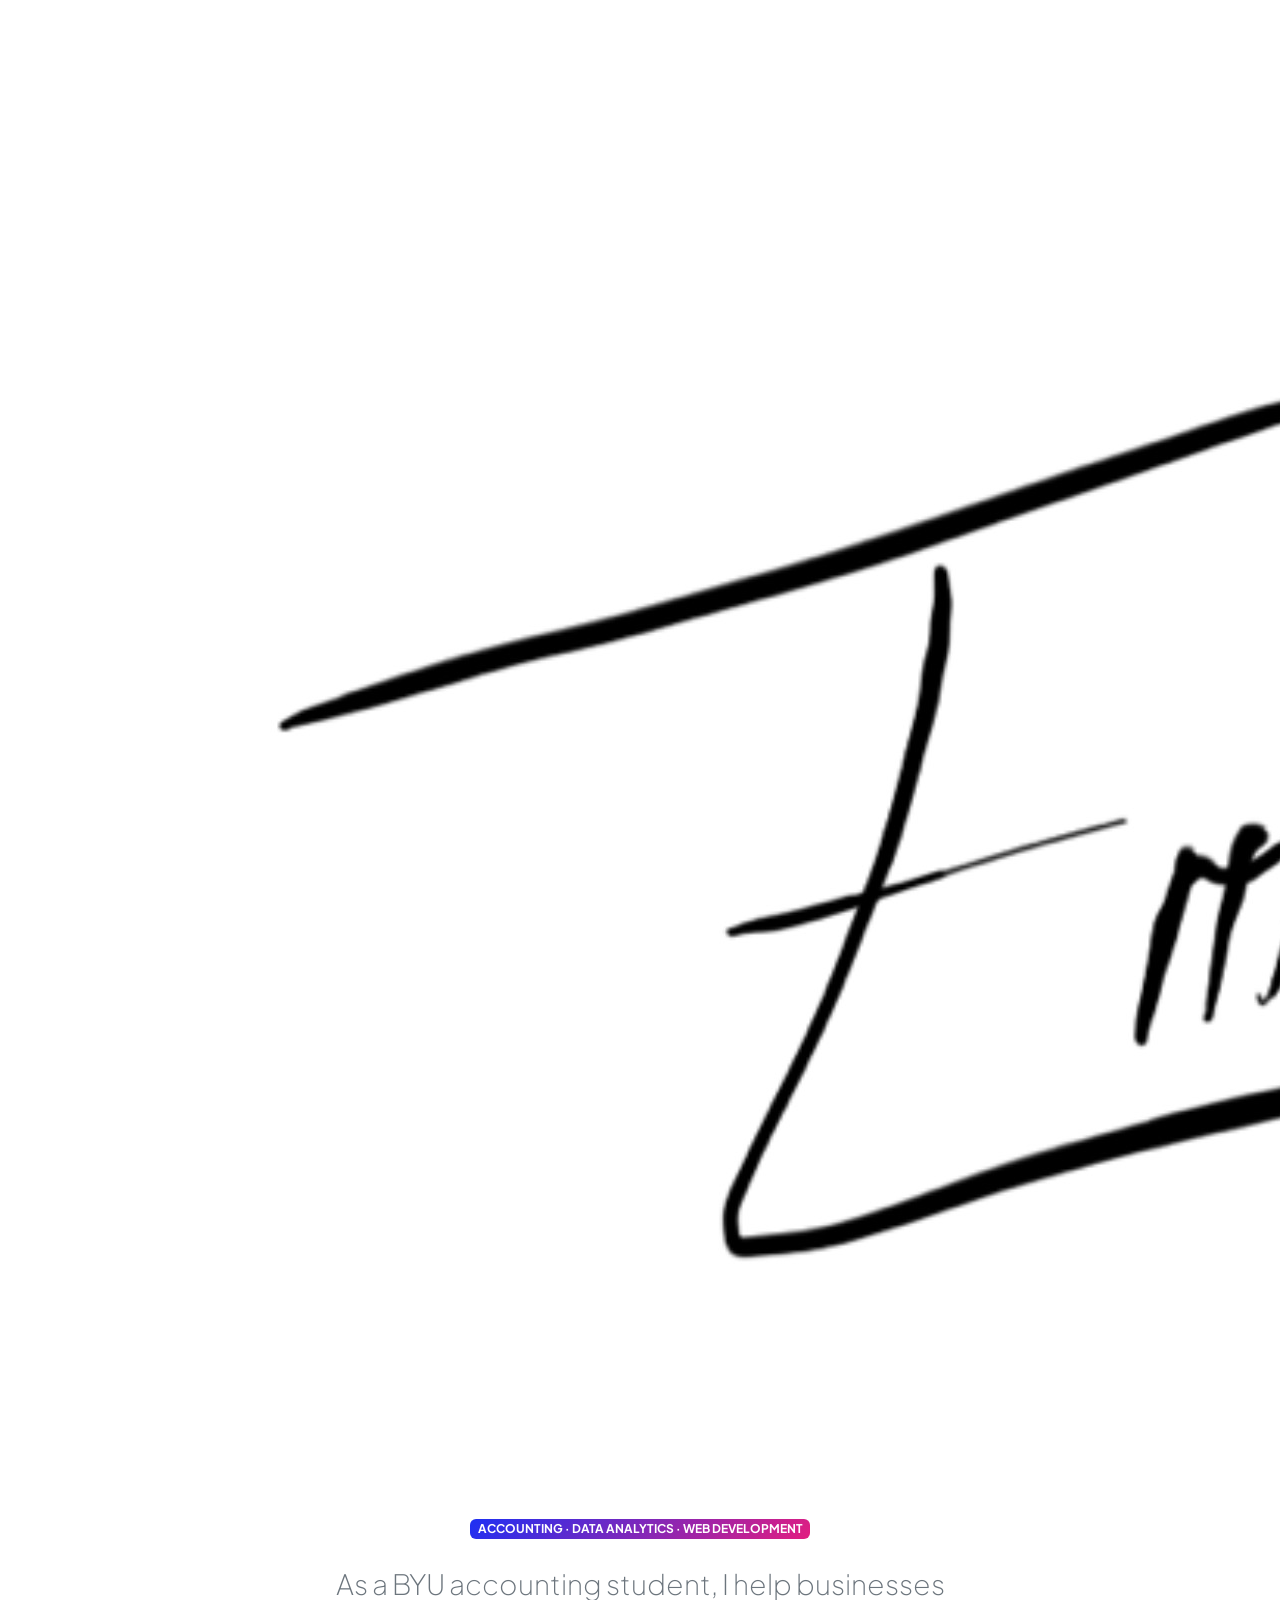
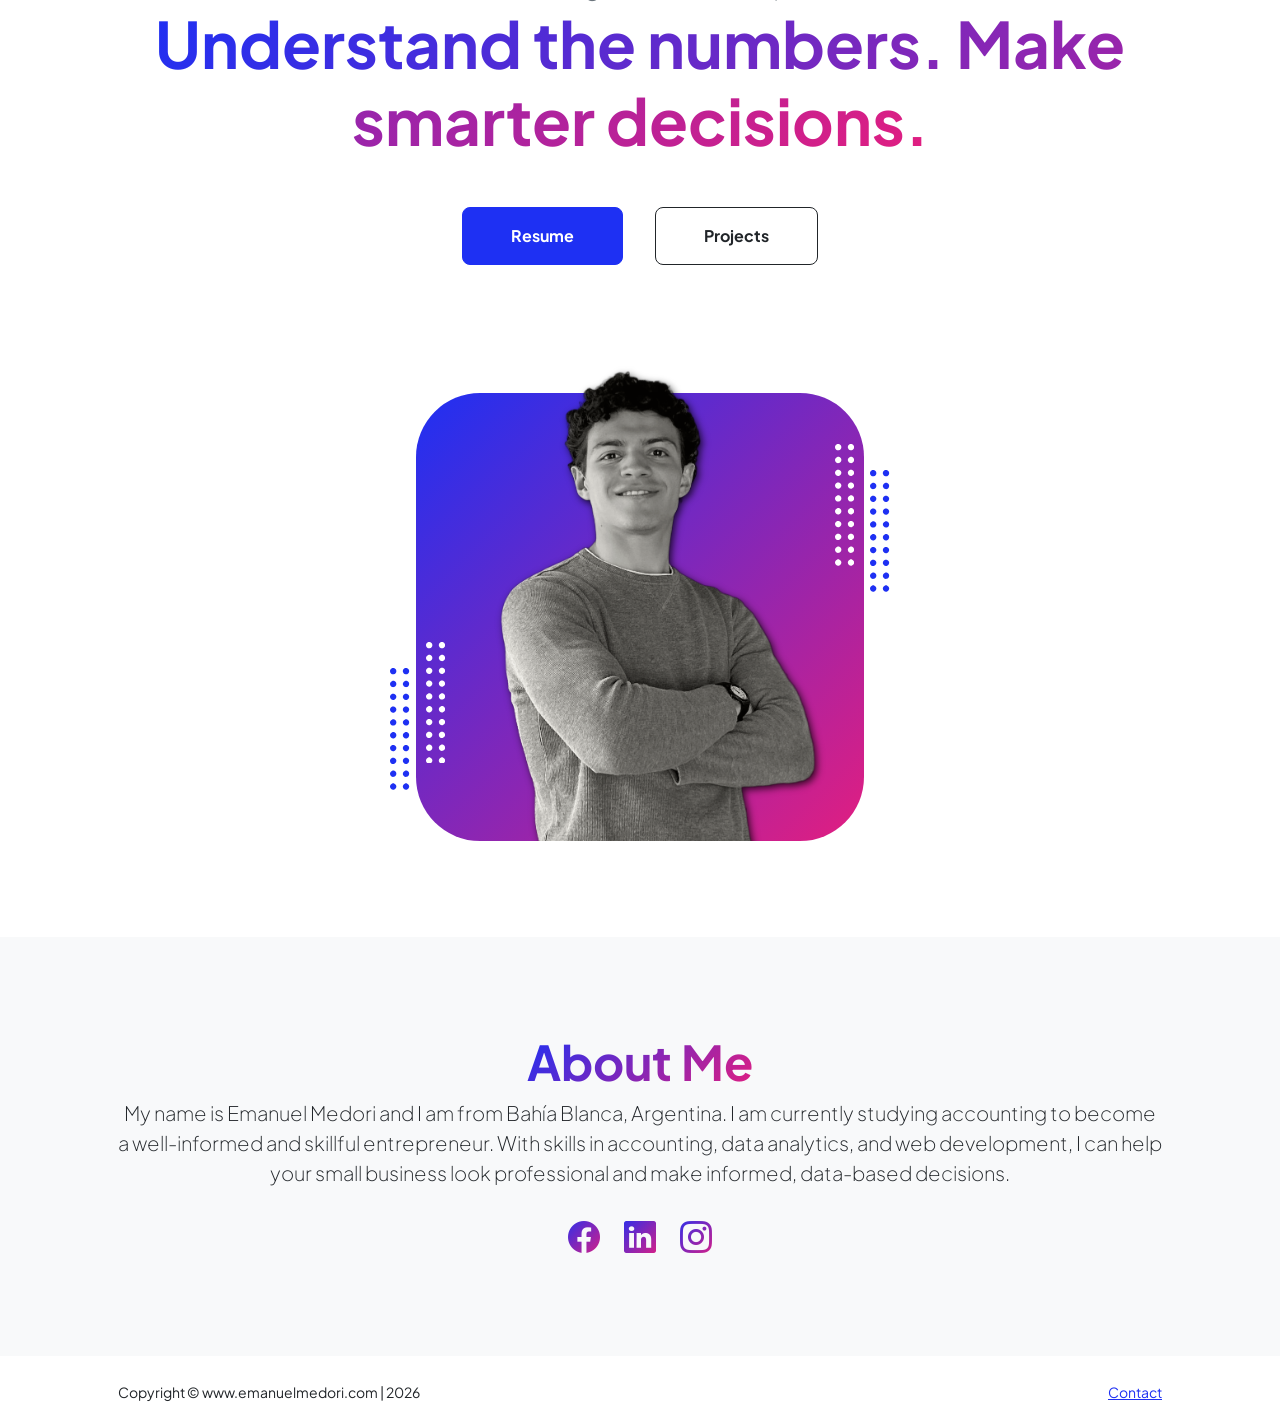
==== index.html @ 69baf2a0 "Update index.html Changed the logo by my signature." ====
<!DOCTYPE html>
<html lang="en">
    <head>
        <meta charset="utf-8" />
        <meta name="viewport" content="width=device-width, initial-scale=1, shrink-to-fit=no" />
        <meta name="description" content="Emanuel Medori's professional resume website. This is a demonstration 
        of web development skills such as writing HTML and CSS codes as well as overwriting Bootstrap templates." />
        <meta name="author" content="" />
        <title>Emanuel Medori – Resume Website</title>
        <!-- Favicon-->
        <link rel="icon" type="image/x-icon" href="assets/favicon.ico" />
        <!-- Custom Google font-->
        <link rel="preconnect" href="https://fonts.googleapis.com" />
        <link rel="preconnect" href="https://fonts.gstatic.com" crossorigin />
        <link href="https://fonts.googleapis.com/css2?family=Plus+Jakarta+Sans:wght@100;200;300;400;500;600;700;800;900&amp;display=swap" rel="stylesheet" />
        <!-- Bootstrap icons-->
        <link href="https://cdn.jsdelivr.net/npm/bootstrap-icons@1.8.1/font/bootstrap-icons.css" rel="stylesheet" />
        <!-- Core theme CSS (includes Bootstrap)-->
        <link href="css/styles.css" rel="stylesheet" />
    </head>
    <body class="d-flex flex-column h-100">
        <main class="flex-shrink-0">
            <!-- Navigation-->
            <nav class="navbar navbar-expand-lg navbar-light bg-white py-3">
                <div class="container px-5">
                    <!--<a class="navbar-brand" href="index.html"><span class="fw-bolder text-primary">Emanuel Medori</span></a>-->
                    <img src="assets/signature.png" alt="signature"/> <!-- Let's try! -->
                    <button class="navbar-toggler" type="button" data-bs-toggle="collapse" data-bs-target="#navbarSupportedContent" aria-controls="navbarSupportedContent" aria-expanded="false" aria-label="Toggle navigation"><span class="navbar-toggler-icon"></span></button>
                    <div class="collapse navbar-collapse" id="navbarSupportedContent">
                        <ul class="navbar-nav ms-auto mb-2 mb-lg-0 small fw-bolder">
                            <li class="nav-item"><a class="nav-link" href="index.html">Home</a></li>
                            <li class="nav-item"><a class="nav-link" href="resume.html">Resume</a></li>
                            <li class="nav-item"><a class="nav-link" href="projects.html">Portfolio</a></li>
                            <li class="nav-item"><a class="nav-link" href="contact.html">Contact</a></li>
                        </ul>
                    </div>
                </div>
            </nav>
            <!-- Header-->
            <header class="py-5">
                <div class="container px-5 pb-5">
                    <div class="row gx-5 align-items-center">
                        <div class="col-xxl-5">
                            <!-- Header text content-->
                            <div class="text-center text-xxl-start">
                                <div class="badge bg-gradient-primary-to-secondary text-white mb-4"><div class="text-uppercase">Accounting &middot; Data Analytics &middot; Web Development</div></div>
                                <div class="fs-3 fw-light text-muted">As a BYU accounting student, I help businesses</div>
                                <h1 class="display-3 fw-bolder mb-5"><span class="text-gradient d-inline">Understand the numbers. Make smarter decisions.</span></h1>
                                <div class="d-grid gap-3 d-sm-flex justify-content-sm-center justify-content-xxl-start mb-3">
                                    <a class="btn btn-primary btn-lg px-5 py-3 me-sm-3 fs-6 fw-bolder" href="resume.html">Resume</a>
                                    <a class="btn btn-outline-dark btn-lg px-5 py-3 fs-6 fw-bolder" href="projects.html">Projects</a>
                                </div>
                            </div>
                        </div>
                        <div class="col-xxl-7">
                            <!-- Header profile picture-->
                            <div class="d-flex justify-content-center mt-5 mt-xxl-0">
                                <div class="profile bg-gradient-primary-to-secondary">
                                    <!-- TIP: For best results, use a photo with a transparent background like the demo example below-->
                                    <!-- Watch a tutorial on how to do this on YouTube (link)-->
                                    <img class="profile-img" src="assets/emanuelmedoriprofile.png" alt="..." />
                                    <div class="dots-1">
                                        <!-- SVG Dots-->
                                        <svg version="1.1" xmlns="http://www.w3.org/2000/svg" xmlns:xlink="http://www.w3.org/1999/xlink" x="0px" y="0px" viewBox="0 0 191.6 1215.4" style="enable-background: new 0 0 191.6 1215.4" xml:space="preserve">
                                            <g transform="translate(0.000000,1280.000000) scale(0.100000,-0.100000)">
                                                <path d="M227.7,12788.6c-105-35-200-141-222-248c-43-206,163-412,369-369c155,32,275,190,260,339c-11,105-90,213-190,262        C383.7,12801.6,289.7,12808.6,227.7,12788.6z"></path>
                                                <path d="M1507.7,12788.6c-151-50-253-216-222-362c25-119,136-230,254-255c194-41,395,142,375,339c-11,105-90,213-190,262        C1663.7,12801.6,1569.7,12808.6,1507.7,12788.6z"></path>
                                                <path d="M227.7,11508.6c-105-35-200-141-222-248c-43-206,163-412,369-369c155,32,275,190,260,339c-11,105-90,213-190,262        C383.7,11521.6,289.7,11528.6,227.7,11508.6z"></path>
                                                <path d="M1507.7,11508.6c-151-50-253-216-222-362c25-119,136-230,254-255c194-41,395,142,375,339c-11,105-90,213-190,262        C1663.7,11521.6,1569.7,11528.6,1507.7,11508.6z"></path>
                                                <path d="M227.7,10228.6c-105-35-200-141-222-248c-43-206,163-412,369-369c155,32,275,190,260,339c-11,105-90,213-190,262        C383.7,10241.6,289.7,10248.6,227.7,10228.6z"></path>
                                                <path d="M1507.7,10228.6c-105-35-200-141-222-248c-43-206,163-412,369-369c155,32,275,190,260,339c-11,105-90,213-190,262        C1663.7,10241.6,1569.7,10248.6,1507.7,10228.6z"></path>
                                                <path d="M227.7,8948.6c-105-35-200-141-222-248c-43-206,163-412,369-369c155,32,275,190,260,339c-11,105-90,213-190,262        C383.7,8961.6,289.7,8968.6,227.7,8948.6z"></path>
                                                <path d="M1507.7,8948.6c-105-35-200-141-222-248c-43-206,163-412,369-369c155,32,275,190,260,339c-11,105-90,213-190,262        C1663.7,8961.6,1569.7,8968.6,1507.7,8948.6z"></path>
                                                <path d="M227.7,7668.6c-105-35-200-141-222-248c-43-206,163-412,369-369c155,32,275,190,260,339c-11,105-90,213-190,262        C383.7,7681.6,289.7,7688.6,227.7,7668.6z"></path>
                                                <path d="M1507.7,7668.6c-105-35-200-141-222-248c-43-206,163-412,369-369c155,32,275,190,260,339c-11,105-90,213-190,262        C1663.7,7681.6,1569.7,7688.6,1507.7,7668.6z"></path>
                                                <path d="M227.7,6388.6c-105-35-200-141-222-248c-43-206,163-412,369-369c155,32,275,190,260,339c-11,105-90,213-190,262        C383.7,6401.6,289.7,6408.6,227.7,6388.6z"></path>
                                                <path d="M1507.7,6388.6c-105-35-200-141-222-248c-43-206,163-412,369-369c155,32,275,190,260,339c-11,105-90,213-190,262        C1663.7,6401.6,1569.7,6408.6,1507.7,6388.6z"></path>
                                                <path d="M227.7,5108.6c-105-35-200-141-222-248c-43-206,163-412,369-369c155,32,275,190,260,339c-11,105-90,213-190,262        C383.7,5121.6,289.7,5128.6,227.7,5108.6z"></path>
                                                <path d="M1507.7,5108.6c-105-35-200-141-222-248c-43-206,163-412,369-369c155,32,275,190,260,339c-11,105-90,213-190,262        C1663.7,5121.6,1569.7,5128.6,1507.7,5108.6z"></path>
                                                <path d="M227.7,3828.6c-105-35-200-141-222-248c-43-206,163-412,369-369c155,32,275,190,260,339c-11,105-90,213-190,262        C383.7,3841.6,289.7,3848.6,227.7,3828.6z"></path>
                                                <path d="M1507.7,3828.6c-105-35-200-141-222-248c-43-206,163-412,369-369c155,32,275,190,260,339c-11,105-90,213-190,262        C1663.7,3841.6,1569.7,3848.6,1507.7,3828.6z"></path>
                                                <path d="M227.7,2548.6c-105-35-200-141-222-248c-43-206,163-412,369-369c155,32,275,190,260,339c-11,105-90,213-190,262        C383.7,2561.6,289.7,2568.6,227.7,2548.6z"></path>
                                                <path d="M1507.7,2548.6c-105-35-200-141-222-248c-43-206,163-412,369-369c155,32,275,190,260,339c-11,105-90,213-190,262        C1663.7,2561.6,1569.7,2568.6,1507.7,2548.6z"></path>
                                                <path d="M227.7,1268.6c-105-35-200-141-222-248c-43-206,163-412,369-369c155,32,275,190,260,339c-11,105-90,213-190,262        C383.7,1281.6,289.7,1288.6,227.7,1268.6z"></path>
                                                <path d="M1507.7,1268.6c-105-35-200-141-222-248c-43-206,163-412,369-369c155,32,275,190,260,339c-11,105-90,213-190,262        C1663.7,1281.6,1569.7,1288.6,1507.7,1268.6z"></path>
                                            </g>
                                        </svg>
                                        <!-- END of SVG dots-->
                                    </div>
                                    <div class="dots-2">
                                        <!-- SVG Dots-->
                                        <svg version="1.1" xmlns="http://www.w3.org/2000/svg" xmlns:xlink="http://www.w3.org/1999/xlink" x="0px" y="0px" viewBox="0 0 191.6 1215.4" style="enable-background: new 0 0 191.6 1215.4" xml:space="preserve">
                                            <g transform="translate(0.000000,1280.000000) scale(0.100000,-0.100000)">
                                                <path d="M227.7,12788.6c-105-35-200-141-222-248c-43-206,163-412,369-369c155,32,275,190,260,339c-11,105-90,213-190,262        C383.7,12801.6,289.7,12808.6,227.7,12788.6z"></path>
                                                <path d="M1507.7,12788.6c-151-50-253-216-222-362c25-119,136-230,254-255c194-41,395,142,375,339c-11,105-90,213-190,262        C1663.7,12801.6,1569.7,12808.6,1507.7,12788.6z"></path>
                                                <path d="M227.7,11508.6c-105-35-200-141-222-248c-43-206,163-412,369-369c155,32,275,190,260,339c-11,105-90,213-190,262        C383.7,11521.6,289.7,11528.6,227.7,11508.6z"></path>
                                                <path d="M1507.7,11508.6c-151-50-253-216-222-362c25-119,136-230,254-255c194-41,395,142,375,339c-11,105-90,213-190,262        C1663.7,11521.6,1569.7,11528.6,1507.7,11508.6z"></path>
                                                <path d="M227.7,10228.6c-105-35-200-141-222-248c-43-206,163-412,369-369c155,32,275,190,260,339c-11,105-90,213-190,262        C383.7,10241.6,289.7,10248.6,227.7,10228.6z"></path>
                                                <path d="M1507.7,10228.6c-105-35-200-141-222-248c-43-206,163-412,369-369c155,32,275,190,260,339c-11,105-90,213-190,262        C1663.7,10241.6,1569.7,10248.6,1507.7,10228.6z"></path>
                                                <path d="M227.7,8948.6c-105-35-200-141-222-248c-43-206,163-412,369-369c155,32,275,190,260,339c-11,105-90,213-190,262        C383.7,8961.6,289.7,8968.6,227.7,8948.6z"></path>
                                                <path d="M1507.7,8948.6c-105-35-200-141-222-248c-43-206,163-412,369-369c155,32,275,190,260,339c-11,105-90,213-190,262        C1663.7,8961.6,1569.7,8968.6,1507.7,8948.6z"></path>
                                                <path d="M227.7,7668.6c-105-35-200-141-222-248c-43-206,163-412,369-369c155,32,275,190,260,339c-11,105-90,213-190,262        C383.7,7681.6,289.7,7688.6,227.7,7668.6z"></path>
                                                <path d="M1507.7,7668.6c-105-35-200-141-222-248c-43-206,163-412,369-369c155,32,275,190,260,339c-11,105-90,213-190,262        C1663.7,7681.6,1569.7,7688.6,1507.7,7668.6z"></path>
                                                <path d="M227.7,6388.6c-105-35-200-141-222-248c-43-206,163-412,369-369c155,32,275,190,260,339c-11,105-90,213-190,262        C383.7,6401.6,289.7,6408.6,227.7,6388.6z"></path>
                                                <path d="M1507.7,6388.6c-105-35-200-141-222-248c-43-206,163-412,369-369c155,32,275,190,260,339c-11,105-90,213-190,262        C1663.7,6401.6,1569.7,6408.6,1507.7,6388.6z"></path>
                                                <path d="M227.7,5108.6c-105-35-200-141-222-248c-43-206,163-412,369-369c155,32,275,190,260,339c-11,105-90,213-190,262        C383.7,5121.6,289.7,5128.6,227.7,5108.6z"></path>
                                                <path d="M1507.7,5108.6c-105-35-200-141-222-248c-43-206,163-412,369-369c155,32,275,190,260,339c-11,105-90,213-190,262        C1663.7,5121.6,1569.7,5128.6,1507.7,5108.6z"></path>
                                                <path d="M227.7,3828.6c-105-35-200-141-222-248c-43-206,163-412,369-369c155,32,275,190,260,339c-11,105-90,213-190,262        C383.7,3841.6,289.7,3848.6,227.7,3828.6z"></path>
                                                <path d="M1507.7,3828.6c-105-35-200-141-222-248c-43-206,163-412,369-369c155,32,275,190,260,339c-11,105-90,213-190,262        C1663.7,3841.6,1569.7,3848.6,1507.7,3828.6z"></path>
                                                <path d="M227.7,2548.6c-105-35-200-141-222-248c-43-206,163-412,369-369c155,32,275,190,260,339c-11,105-90,213-190,262        C383.7,2561.6,289.7,2568.6,227.7,2548.6z"></path>
                                                <path d="M1507.7,2548.6c-105-35-200-141-222-248c-43-206,163-412,369-369c155,32,275,190,260,339c-11,105-90,213-190,262        C1663.7,2561.6,1569.7,2568.6,1507.7,2548.6z"></path>
                                                <path d="M227.7,1268.6c-105-35-200-141-222-248c-43-206,163-412,369-369c155,32,275,190,260,339c-11,105-90,213-190,262        C383.7,1281.6,289.7,1288.6,227.7,1268.6z"></path>
                                                <path d="M1507.7,1268.6c-105-35-200-141-222-248c-43-206,163-412,369-369c155,32,275,190,260,339c-11,105-90,213-190,262        C1663.7,1281.6,1569.7,1288.6,1507.7,1268.6z"></path>
                                            </g>
                                        </svg>
                                        <!-- END of SVG dots-->
                                    </div>
                                    <div class="dots-3">
                                        <!-- SVG Dots-->
                                        <svg version="1.1" xmlns="http://www.w3.org/2000/svg" xmlns:xlink="http://www.w3.org/1999/xlink" x="0px" y="0px" viewBox="0 0 191.6 1215.4" style="enable-background: new 0 0 191.6 1215.4" xml:space="preserve">
                                            <g transform="translate(0.000000,1280.000000) scale(0.100000,-0.100000)">
                                                <path d="M227.7,12788.6c-105-35-200-141-222-248c-43-206,163-412,369-369c155,32,275,190,260,339c-11,105-90,213-190,262        C383.7,12801.6,289.7,12808.6,227.7,12788.6z"></path>
                                                <path d="M1507.7,12788.6c-151-50-253-216-222-362c25-119,136-230,254-255c194-41,395,142,375,339c-11,105-90,213-190,262        C1663.7,12801.6,1569.7,12808.6,1507.7,12788.6z"></path>
                                                <path d="M227.7,11508.6c-105-35-200-141-222-248c-43-206,163-412,369-369c155,32,275,190,260,339c-11,105-90,213-190,262        C383.7,11521.6,289.7,11528.6,227.7,11508.6z"></path>
                                                <path d="M1507.7,11508.6c-151-50-253-216-222-362c25-119,136-230,254-255c194-41,395,142,375,339c-11,105-90,213-190,262        C1663.7,11521.6,1569.7,11528.6,1507.7,11508.6z"></path>
                                                <path d="M227.7,10228.6c-105-35-200-141-222-248c-43-206,163-412,369-369c155,32,275,190,260,339c-11,105-90,213-190,262        C383.7,10241.6,289.7,10248.6,227.7,10228.6z"></path>
                                                <path d="M1507.7,10228.6c-105-35-200-141-222-248c-43-206,163-412,369-369c155,32,275,190,260,339c-11,105-90,213-190,262        C1663.7,10241.6,1569.7,10248.6,1507.7,10228.6z"></path>
                                                <path d="M227.7,8948.6c-105-35-200-141-222-248c-43-206,163-412,369-369c155,32,275,190,260,339c-11,105-90,213-190,262        C383.7,8961.6,289.7,8968.6,227.7,8948.6z"></path>
                                                <path d="M1507.7,8948.6c-105-35-200-141-222-248c-43-206,163-412,369-369c155,32,275,190,260,339c-11,105-90,213-190,262        C1663.7,8961.6,1569.7,8968.6,1507.7,8948.6z"></path>
                                                <path d="M227.7,7668.6c-105-35-200-141-222-248c-43-206,163-412,369-369c155,32,275,190,260,339c-11,105-90,213-190,262        C383.7,7681.6,289.7,7688.6,227.7,7668.6z"></path>
                                                <path d="M1507.7,7668.6c-105-35-200-141-222-248c-43-206,163-412,369-369c155,32,275,190,260,339c-11,105-90,213-190,262        C1663.7,7681.6,1569.7,7688.6,1507.7,7668.6z"></path>
                                                <path d="M227.7,6388.6c-105-35-200-141-222-248c-43-206,163-412,369-369c155,32,275,190,260,339c-11,105-90,213-190,262        C383.7,6401.6,289.7,6408.6,227.7,6388.6z"></path>
                                                <path d="M1507.7,6388.6c-105-35-200-141-222-248c-43-206,163-412,369-369c155,32,275,190,260,339c-11,105-90,213-190,262        C1663.7,6401.6,1569.7,6408.6,1507.7,6388.6z"></path>
                                                <path d="M227.7,5108.6c-105-35-200-141-222-248c-43-206,163-412,369-369c155,32,275,190,260,339c-11,105-90,213-190,262        C383.7,5121.6,289.7,5128.6,227.7,5108.6z"></path>
                                                <path d="M1507.7,5108.6c-105-35-200-141-222-248c-43-206,163-412,369-369c155,32,275,190,260,339c-11,105-90,213-190,262        C1663.7,5121.6,1569.7,5128.6,1507.7,5108.6z"></path>
                                                <path d="M227.7,3828.6c-105-35-200-141-222-248c-43-206,163-412,369-369c155,32,275,190,260,339c-11,105-90,213-190,262        C383.7,3841.6,289.7,3848.6,227.7,3828.6z"></path>
                                                <path d="M1507.7,3828.6c-105-35-200-141-222-248c-43-206,163-412,369-369c155,32,275,190,260,339c-11,105-90,213-190,262        C1663.7,3841.6,1569.7,3848.6,1507.7,3828.6z"></path>
                                                <path d="M227.7,2548.6c-105-35-200-141-222-248c-43-206,163-412,369-369c155,32,275,190,260,339c-11,105-90,213-190,262        C383.7,2561.6,289.7,2568.6,227.7,2548.6z"></path>
                                                <path d="M1507.7,2548.6c-105-35-200-141-222-248c-43-206,163-412,369-369c155,32,275,190,260,339c-11,105-90,213-190,262        C1663.7,2561.6,1569.7,2568.6,1507.7,2548.6z"></path>
                                                <path d="M227.7,1268.6c-105-35-200-141-222-248c-43-206,163-412,369-369c155,32,275,190,260,339c-11,105-90,213-190,262        C383.7,1281.6,289.7,1288.6,227.7,1268.6z"></path>
                                                <path d="M1507.7,1268.6c-105-35-200-141-222-248c-43-206,163-412,369-369c155,32,275,190,260,339c-11,105-90,213-190,262        C1663.7,1281.6,1569.7,1288.6,1507.7,1268.6z"></path>
                                            </g>
                                        </svg>
                                        <!-- END of SVG dots-->
                                    </div>
                                    <div class="dots-4">
                                        <!-- SVG Dots-->
                                        <svg version="1.1" xmlns="http://www.w3.org/2000/svg" xmlns:xlink="http://www.w3.org/1999/xlink" x="0px" y="0px" viewBox="0 0 191.6 1215.4" style="enable-background: new 0 0 191.6 1215.4" xml:space="preserve">
                                            <g transform="translate(0.000000,1280.000000) scale(0.100000,-0.100000)">
                                                <path d="M227.7,12788.6c-105-35-200-141-222-248c-43-206,163-412,369-369c155,32,275,190,260,339c-11,105-90,213-190,262        C383.7,12801.6,289.7,12808.6,227.7,12788.6z"></path>
                                                <path d="M1507.7,12788.6c-151-50-253-216-222-362c25-119,136-230,254-255c194-41,395,142,375,339c-11,105-90,213-190,262        C1663.7,12801.6,1569.7,12808.6,1507.7,12788.6z"></path>
                                                <path d="M227.7,11508.6c-105-35-200-141-222-248c-43-206,163-412,369-369c155,32,275,190,260,339c-11,105-90,213-190,262        C383.7,11521.6,289.7,11528.6,227.7,11508.6z"></path>
                                                <path d="M1507.7,11508.6c-151-50-253-216-222-362c25-119,136-230,254-255c194-41,395,142,375,339c-11,105-90,213-190,262        C1663.7,11521.6,1569.7,11528.6,1507.7,11508.6z"></path>
                                                <path d="M227.7,10228.6c-105-35-200-141-222-248c-43-206,163-412,369-369c155,32,275,190,260,339c-11,105-90,213-190,262        C383.7,10241.6,289.7,10248.6,227.7,10228.6z"></path>
                                                <path d="M1507.7,10228.6c-105-35-200-141-222-248c-43-206,163-412,369-369c155,32,275,190,260,339c-11,105-90,213-190,262        C1663.7,10241.6,1569.7,10248.6,1507.7,10228.6z"></path>
                                                <path d="M227.7,8948.6c-105-35-200-141-222-248c-43-206,163-412,369-369c155,32,275,190,260,339c-11,105-90,213-190,262        C383.7,8961.6,289.7,8968.6,227.7,8948.6z"></path>
                                                <path d="M1507.7,8948.6c-105-35-200-141-222-248c-43-206,163-412,369-369c155,32,275,190,260,339c-11,105-90,213-190,262        C1663.7,8961.6,1569.7,8968.6,1507.7,8948.6z"></path>
                                                <path d="M227.7,7668.6c-105-35-200-141-222-248c-43-206,163-412,369-369c155,32,275,190,260,339c-11,105-90,213-190,262        C383.7,7681.6,289.7,7688.6,227.7,7668.6z"></path>
                                                <path d="M1507.7,7668.6c-105-35-200-141-222-248c-43-206,163-412,369-369c155,32,275,190,260,339c-11,105-90,213-190,262        C1663.7,7681.6,1569.7,7688.6,1507.7,7668.6z"></path>
                                                <path d="M227.7,6388.6c-105-35-200-141-222-248c-43-206,163-412,369-369c155,32,275,190,260,339c-11,105-90,213-190,262        C383.7,6401.6,289.7,6408.6,227.7,6388.6z"></path>
                                                <path d="M1507.7,6388.6c-105-35-200-141-222-248c-43-206,163-412,369-369c155,32,275,190,260,339c-11,105-90,213-190,262        C1663.7,6401.6,1569.7,6408.6,1507.7,6388.6z"></path>
                                                <path d="M227.7,5108.6c-105-35-200-141-222-248c-43-206,163-412,369-369c155,32,275,190,260,339c-11,105-90,213-190,262        C383.7,5121.6,289.7,5128.6,227.7,5108.6z"></path>
                                                <path d="M1507.7,5108.6c-105-35-200-141-222-248c-43-206,163-412,369-369c155,32,275,190,260,339c-11,105-90,213-190,262        C1663.7,5121.6,1569.7,5128.6,1507.7,5108.6z"></path>
                                                <path d="M227.7,3828.6c-105-35-200-141-222-248c-43-206,163-412,369-369c155,32,275,190,260,339c-11,105-90,213-190,262        C383.7,3841.6,289.7,3848.6,227.7,3828.6z"></path>
                                                <path d="M1507.7,3828.6c-105-35-200-141-222-248c-43-206,163-412,369-369c155,32,275,190,260,339c-11,105-90,213-190,262        C1663.7,3841.6,1569.7,3848.6,1507.7,3828.6z"></path>
                                                <path d="M227.7,2548.6c-105-35-200-141-222-248c-43-206,163-412,369-369c155,32,275,190,260,339c-11,105-90,213-190,262        C383.7,2561.6,289.7,2568.6,227.7,2548.6z"></path>
                                                <path d="M1507.7,2548.6c-105-35-200-141-222-248c-43-206,163-412,369-369c155,32,275,190,260,339c-11,105-90,213-190,262        C1663.7,2561.6,1569.7,2568.6,1507.7,2548.6z"></path>
                                                <path d="M227.7,1268.6c-105-35-200-141-222-248c-43-206,163-412,369-369c155,32,275,190,260,339c-11,105-90,213-190,262        C383.7,1281.6,289.7,1288.6,227.7,1268.6z"></path>
                                                <path d="M1507.7,1268.6c-105-35-200-141-222-248c-43-206,163-412,369-369c155,32,275,190,260,339c-11,105-90,213-190,262        C1663.7,1281.6,1569.7,1288.6,1507.7,1268.6z"></path>
                                            </g>
                                        </svg>
                                        <!-- END of SVG dots-->
                                    </div>
                                </div>
                            </div>
                        </div>
                    </div>
                </div>
            </header>
            <!-- About Section-->
            <section class="bg-light py-5">
                <div class="container px-5">
                    <div class="row gx-5 justify-content-center">
                        <div class="col-xxl-8">
                            <div class="text-center my-5">
                                <h2 class="display-5 fw-bolder"><span class="text-gradient d-inline">About Me</span></h2>
                                <p class="lead fw-light mb-4">My name is Emanuel Medori and I am from Bahía Blanca, Argentina. I am currently studying accounting to become a well-informed and skillful entrepreneur. With skills in accounting, 
                                    data analytics, and web development, I can help your small business look professional and make informed, data-based decisions.</p>
                                <!-- <p class="text-muted">Lorem ipsum dolor sit amet, consectetur adipisicing elit. Fugit dolorum itaque qui unde quisquam consequatur autem. Eveniet quasi nobis aliquid cumque officiis sed rem iure ipsa! Praesentium ratione atque dolorem?</p> -->
                                <div class="d-flex justify-content-center fs-2 gap-4">
                                    <a class="text-gradient" href="https://www.facebook.com/emanuel.medori.2025/" target="_blank"><i class="bi bi-facebook"></i></a>
                                    <a class="text-gradient" href="https://www.linkedin.com/in/emanuelmedori/" target="_blank"><i class="bi bi-linkedin"></i></a>
                                    <a class="text-gradient" href="https://www.instagram.com/emanuelmedori/" target="_blank"><i class="bi bi-instagram"></i></a>
                                </div>
                            </div>
                        </div>
                    </div>
                </div>
            </section>
        </main>
        <!-- Footer-->
        <footer class="bg-white py-4 mt-auto">
            <div class="container px-5">
                <div class="row align-items-center justify-content-between flex-column flex-sm-row">
                    <div class="col-auto"><div class="small m-0">Copyright &copy; www.emanuelmedori.com | 2026</div></div>
                    <div class="col-auto">
                        <!-- <a class="small" href="#!">Privacy</a> -->
                        <!-- <span class="mx-1">&middot;</span> -->
                        <!-- <a class="small" href="#!">Terms</a>
                        <span class="mx-1">&middot;</span> -->
                        <a class="small" href="contact.html">Contact</a>
                    </div>
                </div>
            </div>
        </footer>
        <!-- Bootstrap core JS-->
        <script src="https://cdn.jsdelivr.net/npm/bootstrap@5.2.3/dist/js/bootstrap.bundle.min.js"></script>
        <!-- Core theme JS-->
        <script src="js/scripts.js"></script>
    </body>
</html>
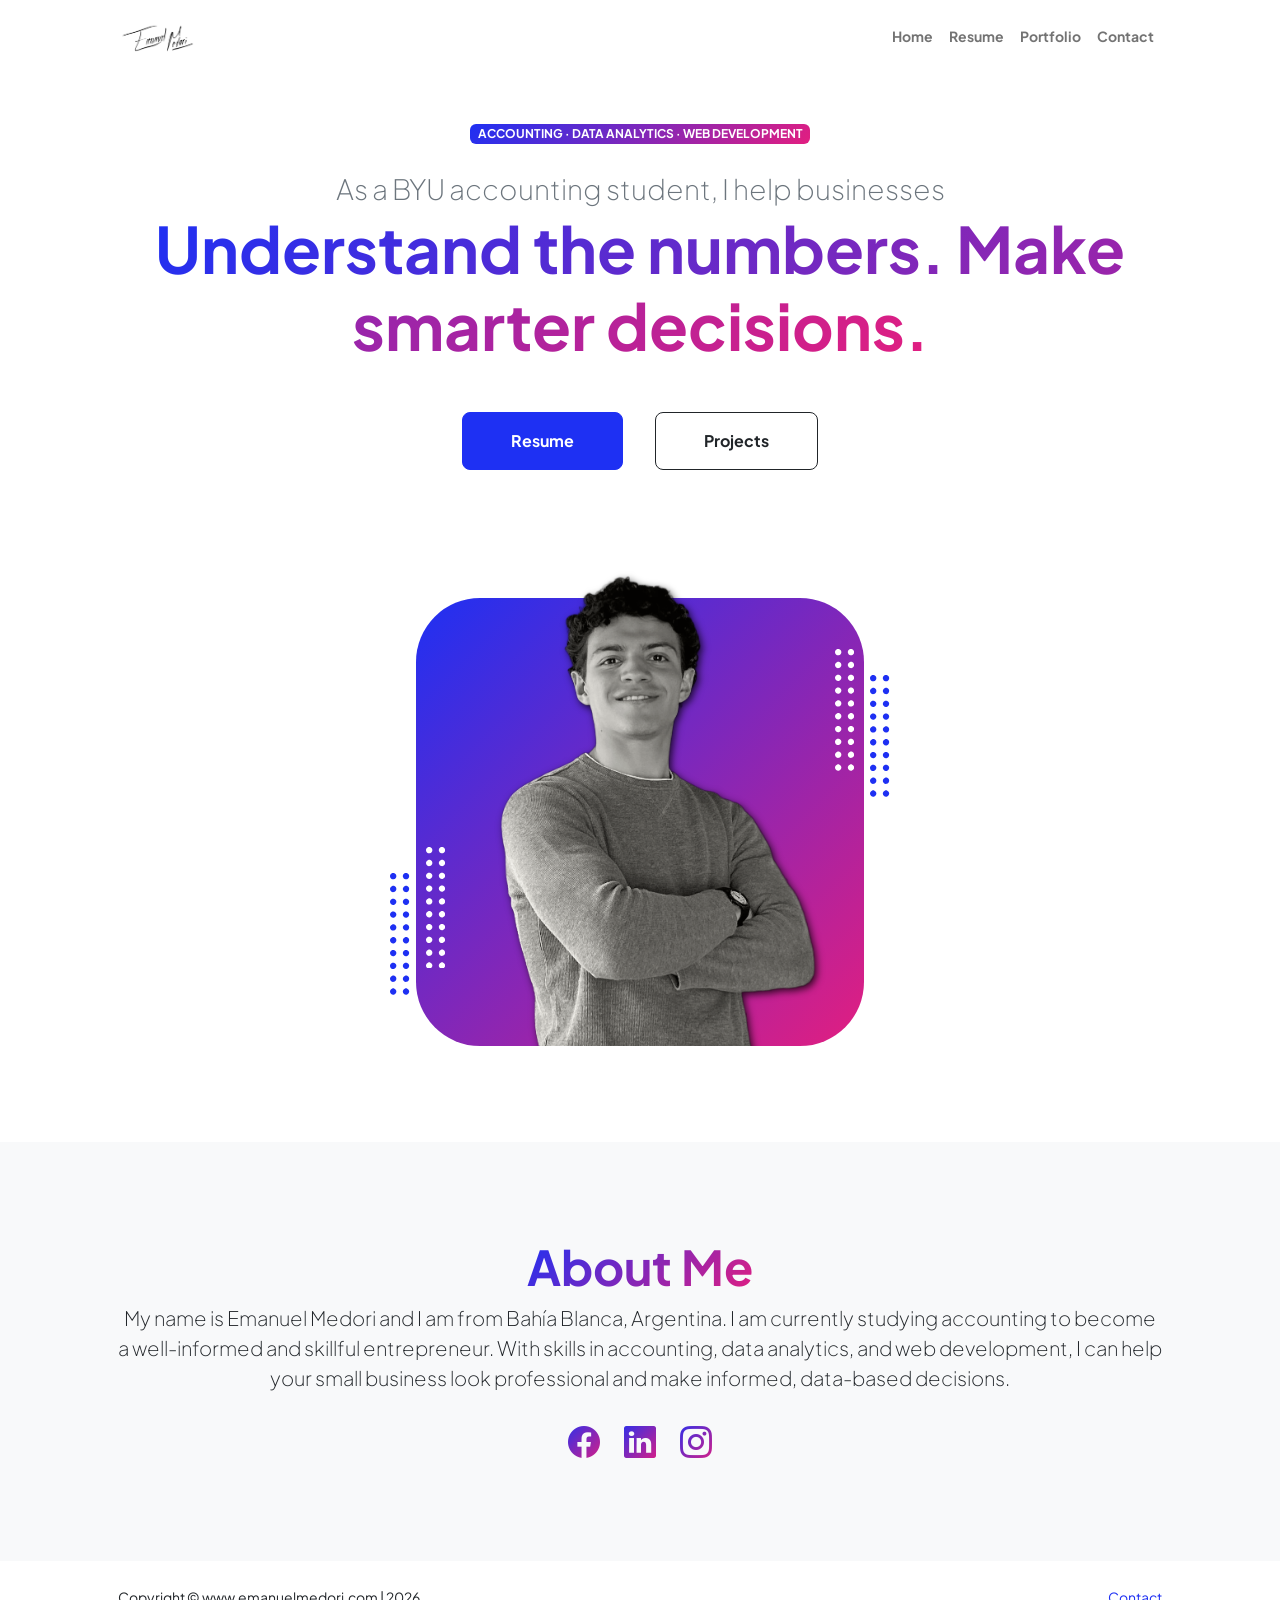
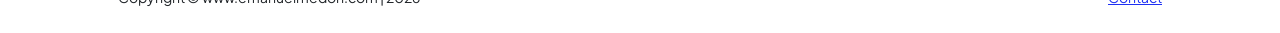
==== commit af9a1b39: "Update index.html Resized the logo." ====
--- a/index.html
+++ b/index.html
@@ -24,7 +24,7 @@
             <nav class="navbar navbar-expand-lg navbar-light bg-white py-3">
                 <div class="container px-5">
                     <!--<a class="navbar-brand" href="index.html"><span class="fw-bolder text-primary">Emanuel Medori</span></a>-->
-                    <img src="assets/signature.png" alt="signature"/> <!-- Let's try! -->
+                    <img src="assets/signature.png" alt="signature" height="40"/> <!-- Let's try! -->
                     <button class="navbar-toggler" type="button" data-bs-toggle="collapse" data-bs-target="#navbarSupportedContent" aria-controls="navbarSupportedContent" aria-expanded="false" aria-label="Toggle navigation"><span class="navbar-toggler-icon"></span></button>
                     <div class="collapse navbar-collapse" id="navbarSupportedContent">
                         <ul class="navbar-nav ms-auto mb-2 mb-lg-0 small fw-bolder">
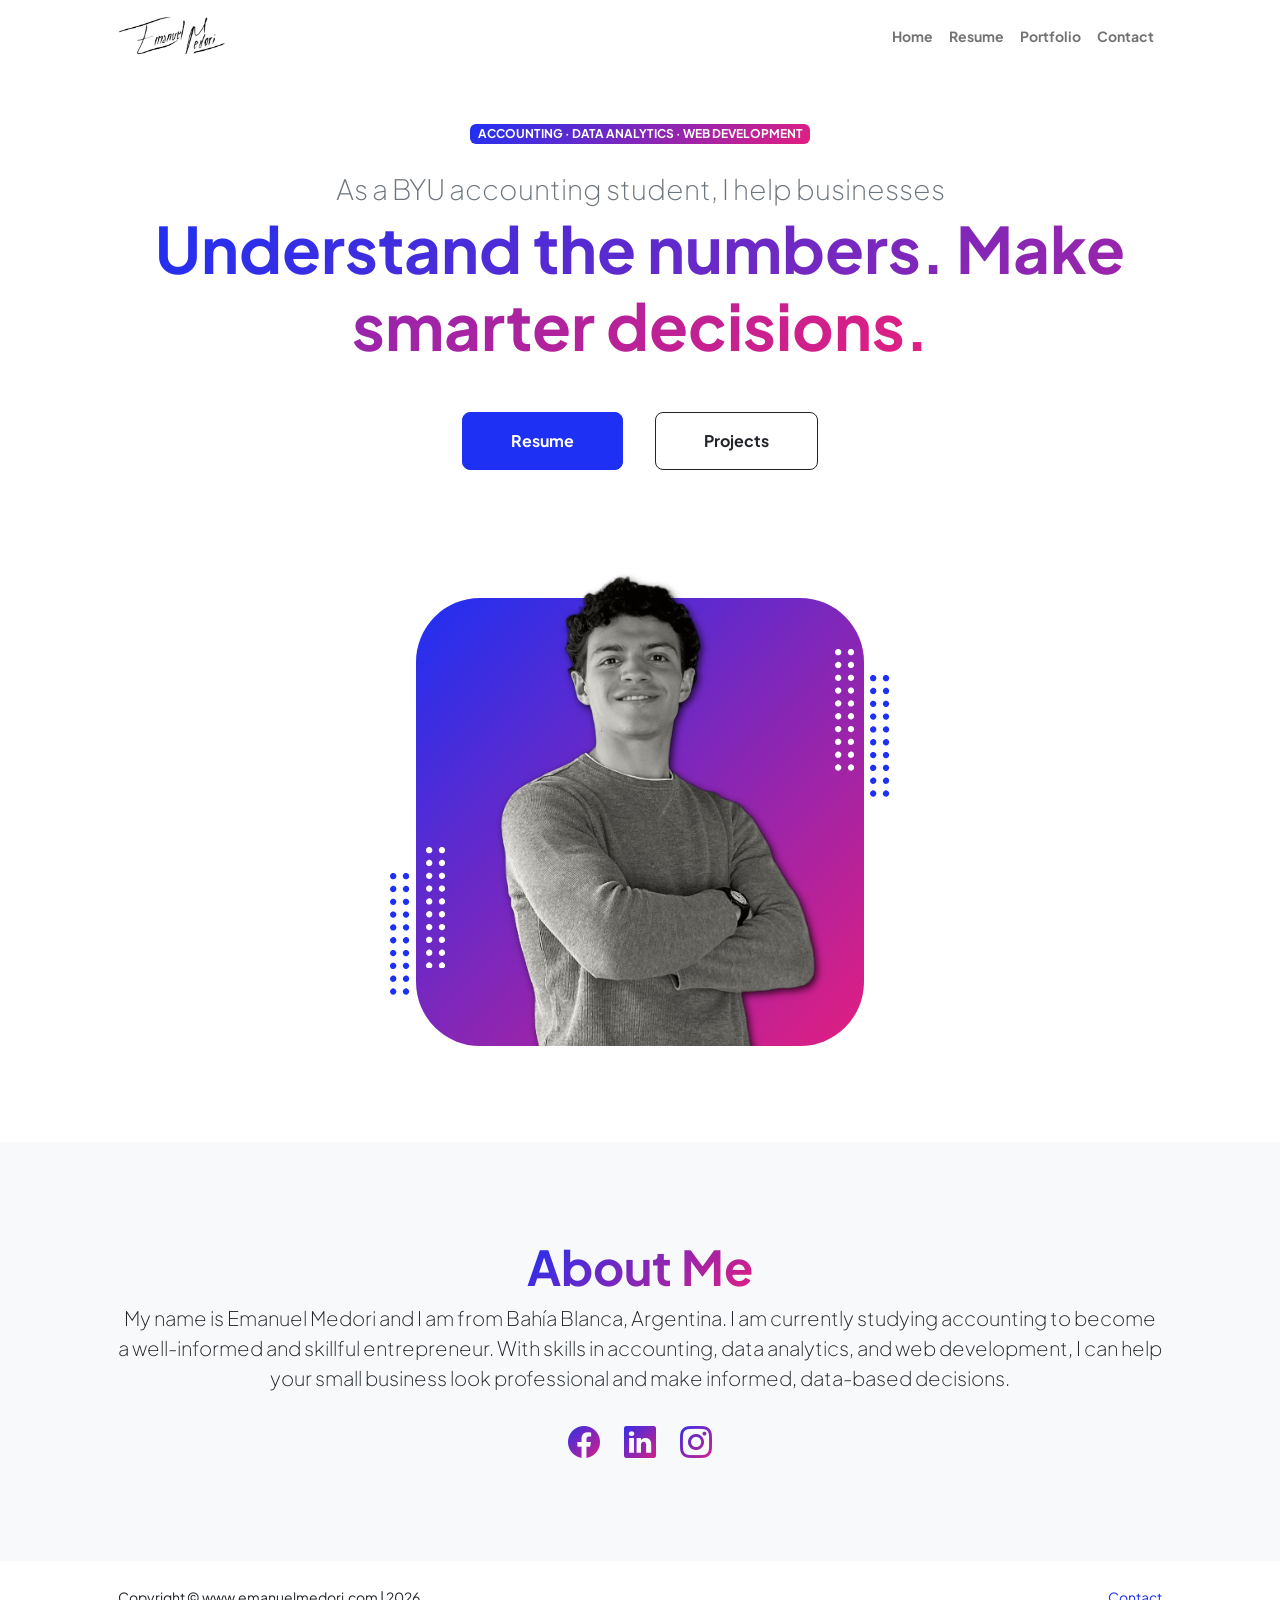
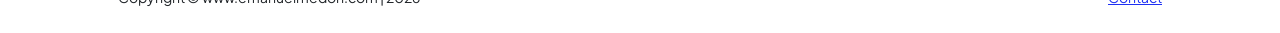
==== commit 0f6683be: "Update index.html Changed the logo, once again." ====
--- a/index.html
+++ b/index.html
@@ -24,7 +24,7 @@
             <nav class="navbar navbar-expand-lg navbar-light bg-white py-3">
                 <div class="container px-5">
                     <!--<a class="navbar-brand" href="index.html"><span class="fw-bolder text-primary">Emanuel Medori</span></a>-->
-                    <img src="assets/signature.png" alt="signature" height="40"/> <!-- Let's try! -->
+                    <img src="assets/emanuelsignature.png" alt="signature" height="40"/> <!-- Let's try! -->
                     <button class="navbar-toggler" type="button" data-bs-toggle="collapse" data-bs-target="#navbarSupportedContent" aria-controls="navbarSupportedContent" aria-expanded="false" aria-label="Toggle navigation"><span class="navbar-toggler-icon"></span></button>
                     <div class="collapse navbar-collapse" id="navbarSupportedContent">
                         <ul class="navbar-nav ms-auto mb-2 mb-lg-0 small fw-bolder">
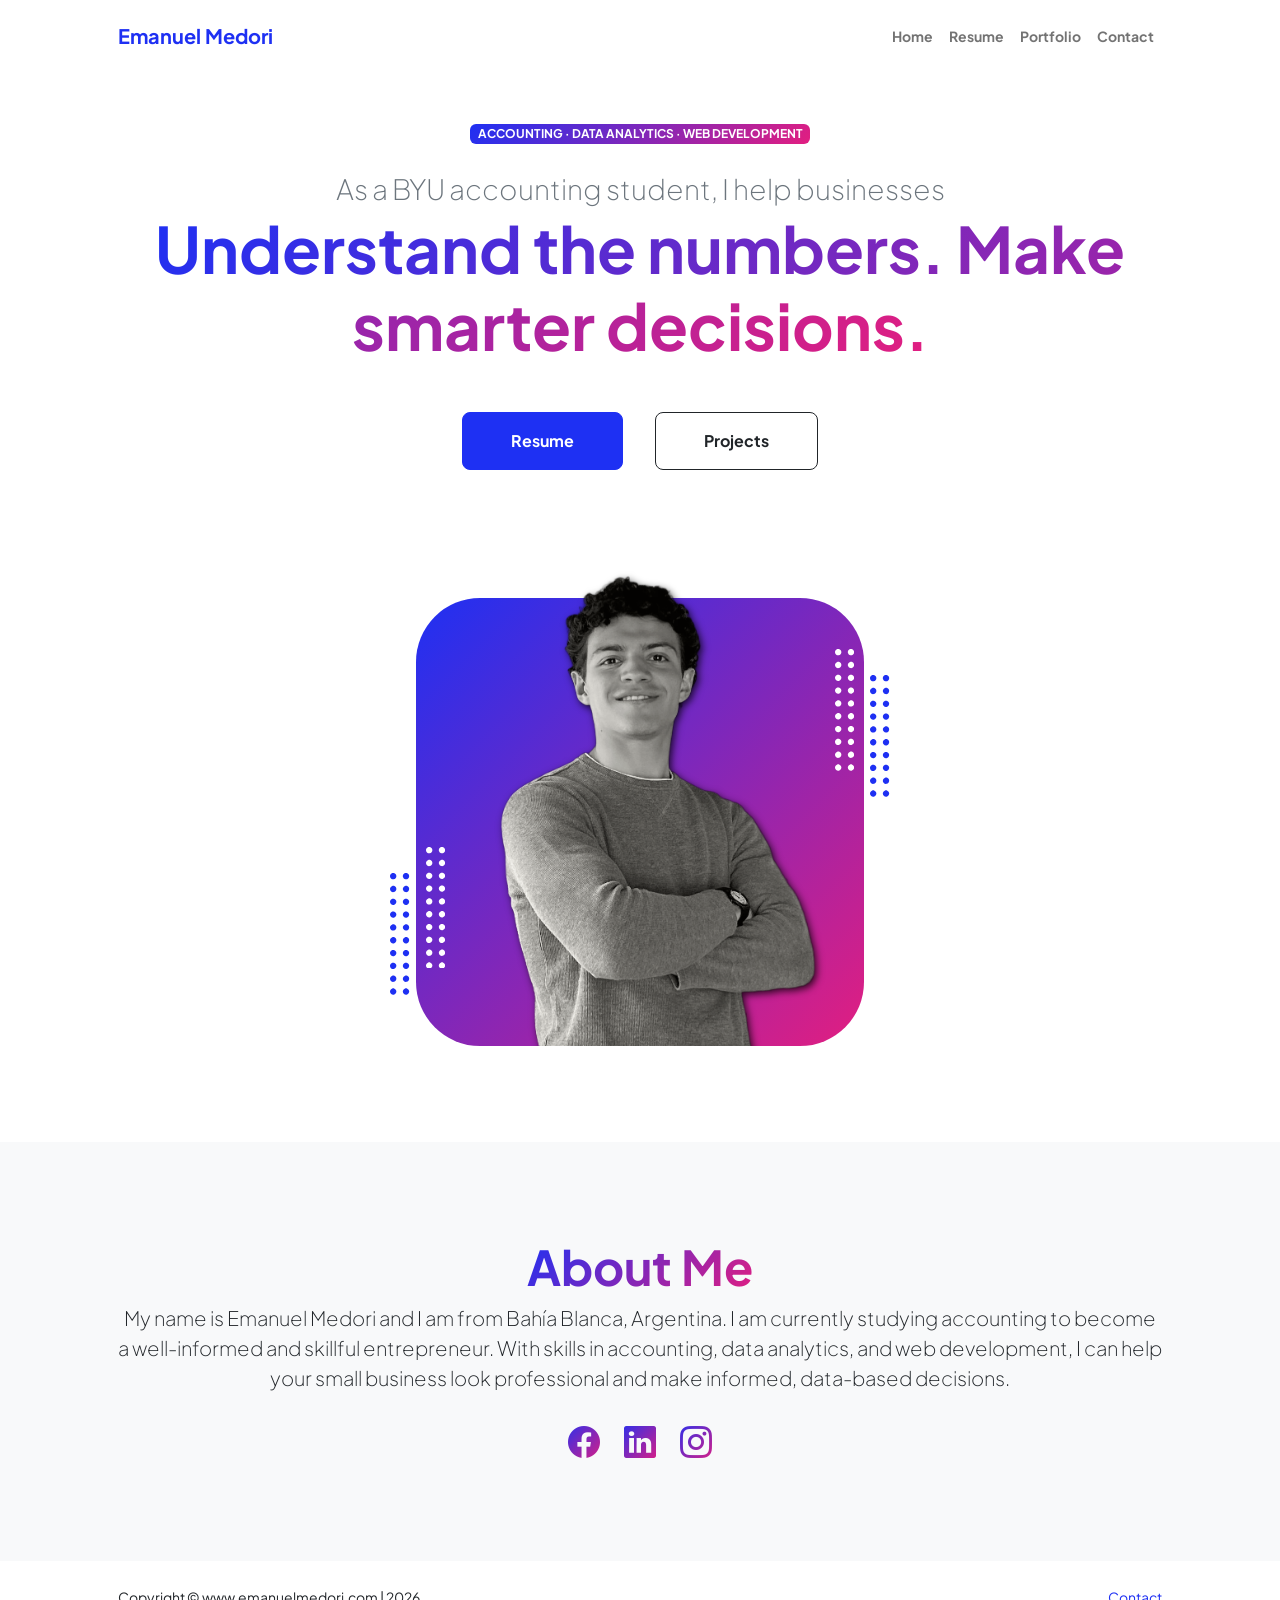
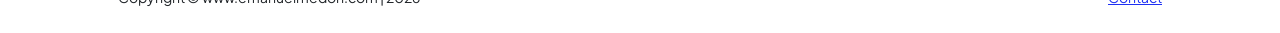
==== commit d651588d: "Update index.html" ====
--- a/index.html
+++ b/index.html
@@ -23,8 +23,8 @@
             <!-- Navigation-->
             <nav class="navbar navbar-expand-lg navbar-light bg-white py-3">
                 <div class="container px-5">
-                    <!--<a class="navbar-brand" href="index.html"><span class="fw-bolder text-primary">Emanuel Medori</span></a>-->
-                    <img src="assets/emanuelsignature.png" alt="signature" height="40"/> <!-- Let's try! -->
+                    <a class="navbar-brand" href="index.html"><span class="fw-bolder text-primary">Emanuel Medori</span></a>
+                    <!--<img src="assets/emanuelsignature.png" alt="signature" height="40"/>  Signature instead of logo. -->
                     <button class="navbar-toggler" type="button" data-bs-toggle="collapse" data-bs-target="#navbarSupportedContent" aria-controls="navbarSupportedContent" aria-expanded="false" aria-label="Toggle navigation"><span class="navbar-toggler-icon"></span></button>
                     <div class="collapse navbar-collapse" id="navbarSupportedContent">
                         <ul class="navbar-nav ms-auto mb-2 mb-lg-0 small fw-bolder">
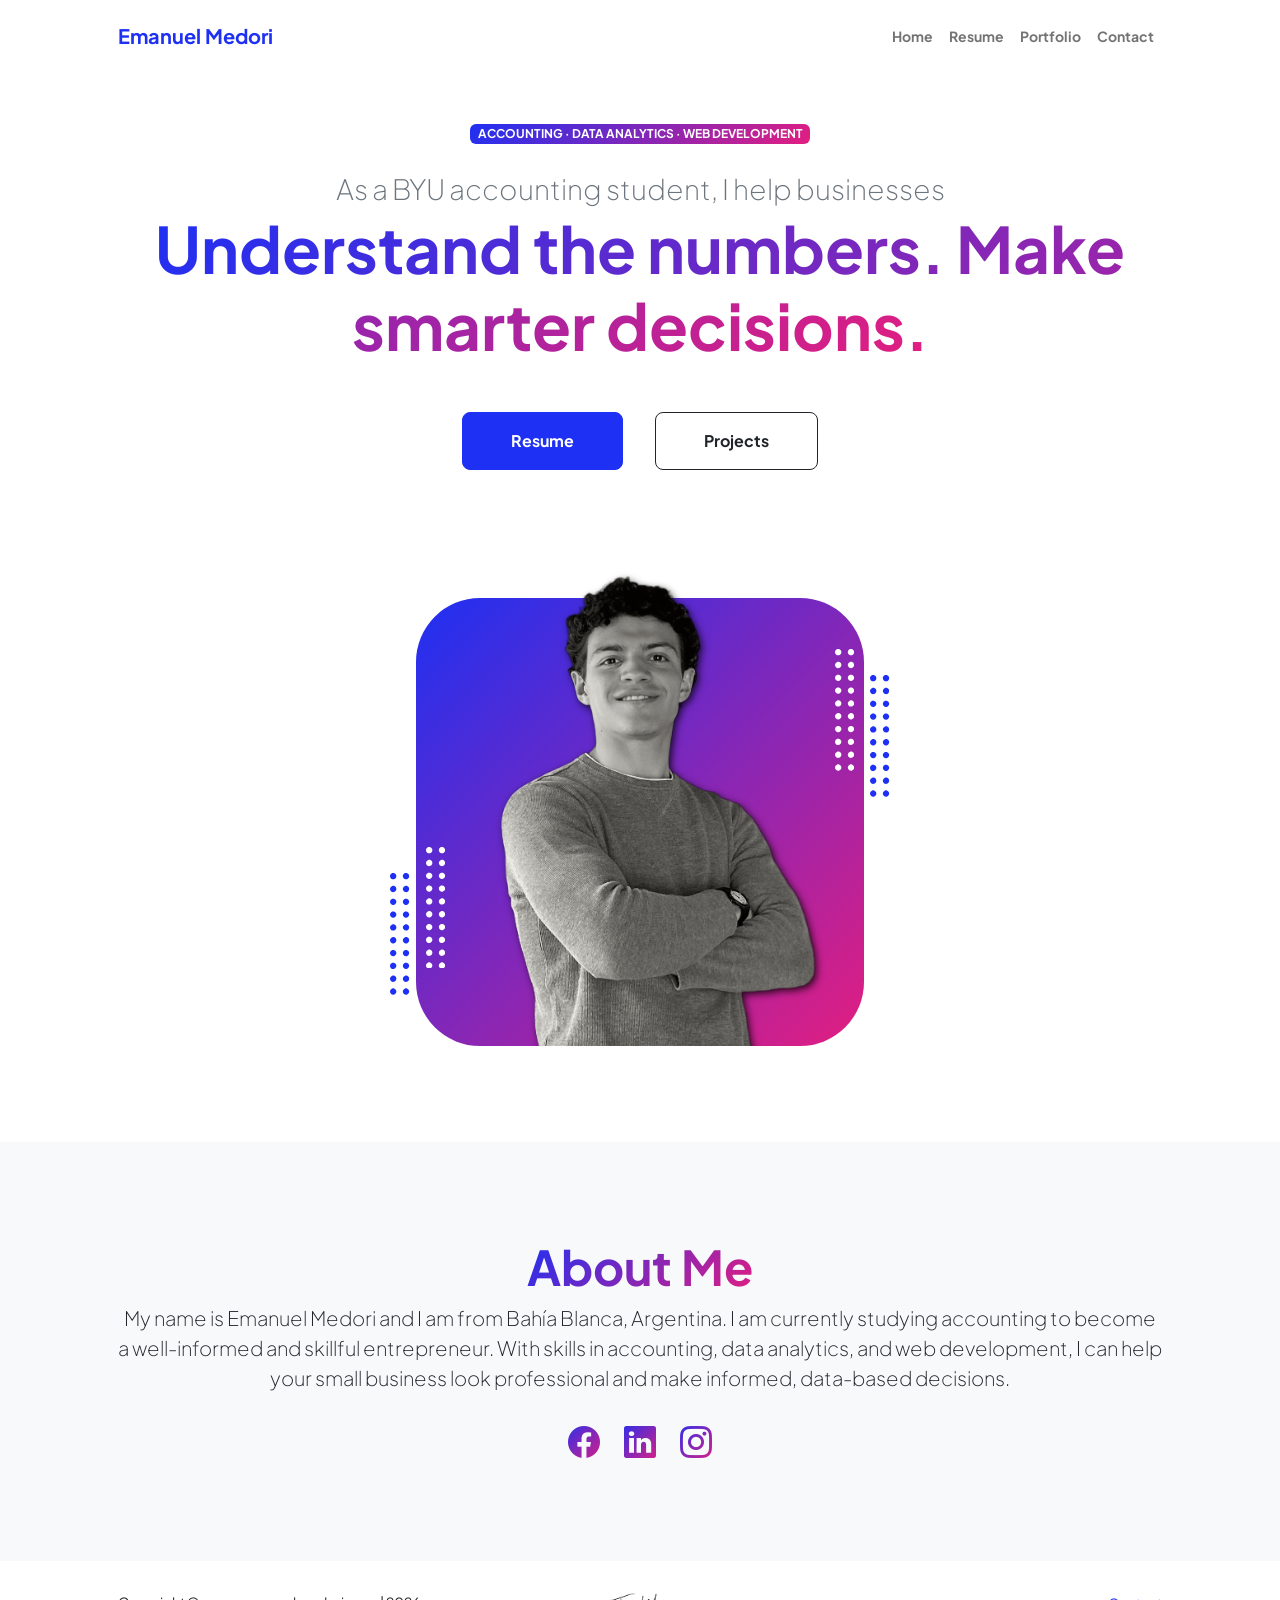
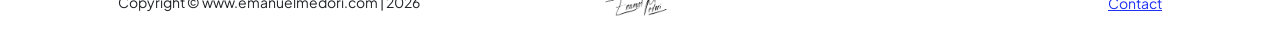
==== commit 7f5b38b2: "Update index.html" ====
--- a/index.html
+++ b/index.html
@@ -200,20 +200,27 @@
         </main>
         <!-- Footer-->
         <footer class="bg-white py-4 mt-auto">
-            <div class="container px-5">
-                <div class="row align-items-center justify-content-between flex-column flex-sm-row">
-                    <div class="col-auto"><div class="small m-0">Copyright &copy; www.emanuelmedori.com | 2026</div></div>
-                    <div class="col-auto">
-                        <!-- <a class="small" href="#!">Privacy</a> -->
-                        <!-- <span class="mx-1">&middot;</span> -->
-                        <!-- <a class="small" href="#!">Terms</a>
-                        <span class="mx-1">&middot;</span> -->
-                        <a class="small" href="contact.html">Contact</a>
-                    </div>
-                </div>
-            </div>
-        </footer>
-        <!-- Bootstrap core JS-->
+    		<div class="container px-5">
+       				<div class="row align-items-center">
+
+           			<div class="col text-start">
+               			<div class="small">
+                   		 	Copyright &copy; www.emanuelmedori.com | 2026
+                		</div>
+            		</div>
+
+           			<div class="col text-center">
+               			<a href="index.html">
+                   		 	<img src="assets/signature.png" alt="Emanuel Medori signature" height="35">
+               			</a>
+            		</div>
+
+           			<div class="col text-end">
+                		<a class="small" href="contact.html">Contact</a>
+            		</div>
+        		</div>
+    		</div>
+		</footer><!-- Bootstrap core JS-->
         <script src="https://cdn.jsdelivr.net/npm/bootstrap@5.2.3/dist/js/bootstrap.bundle.min.js"></script>
         <!-- Core theme JS-->
         <script src="js/scripts.js"></script>
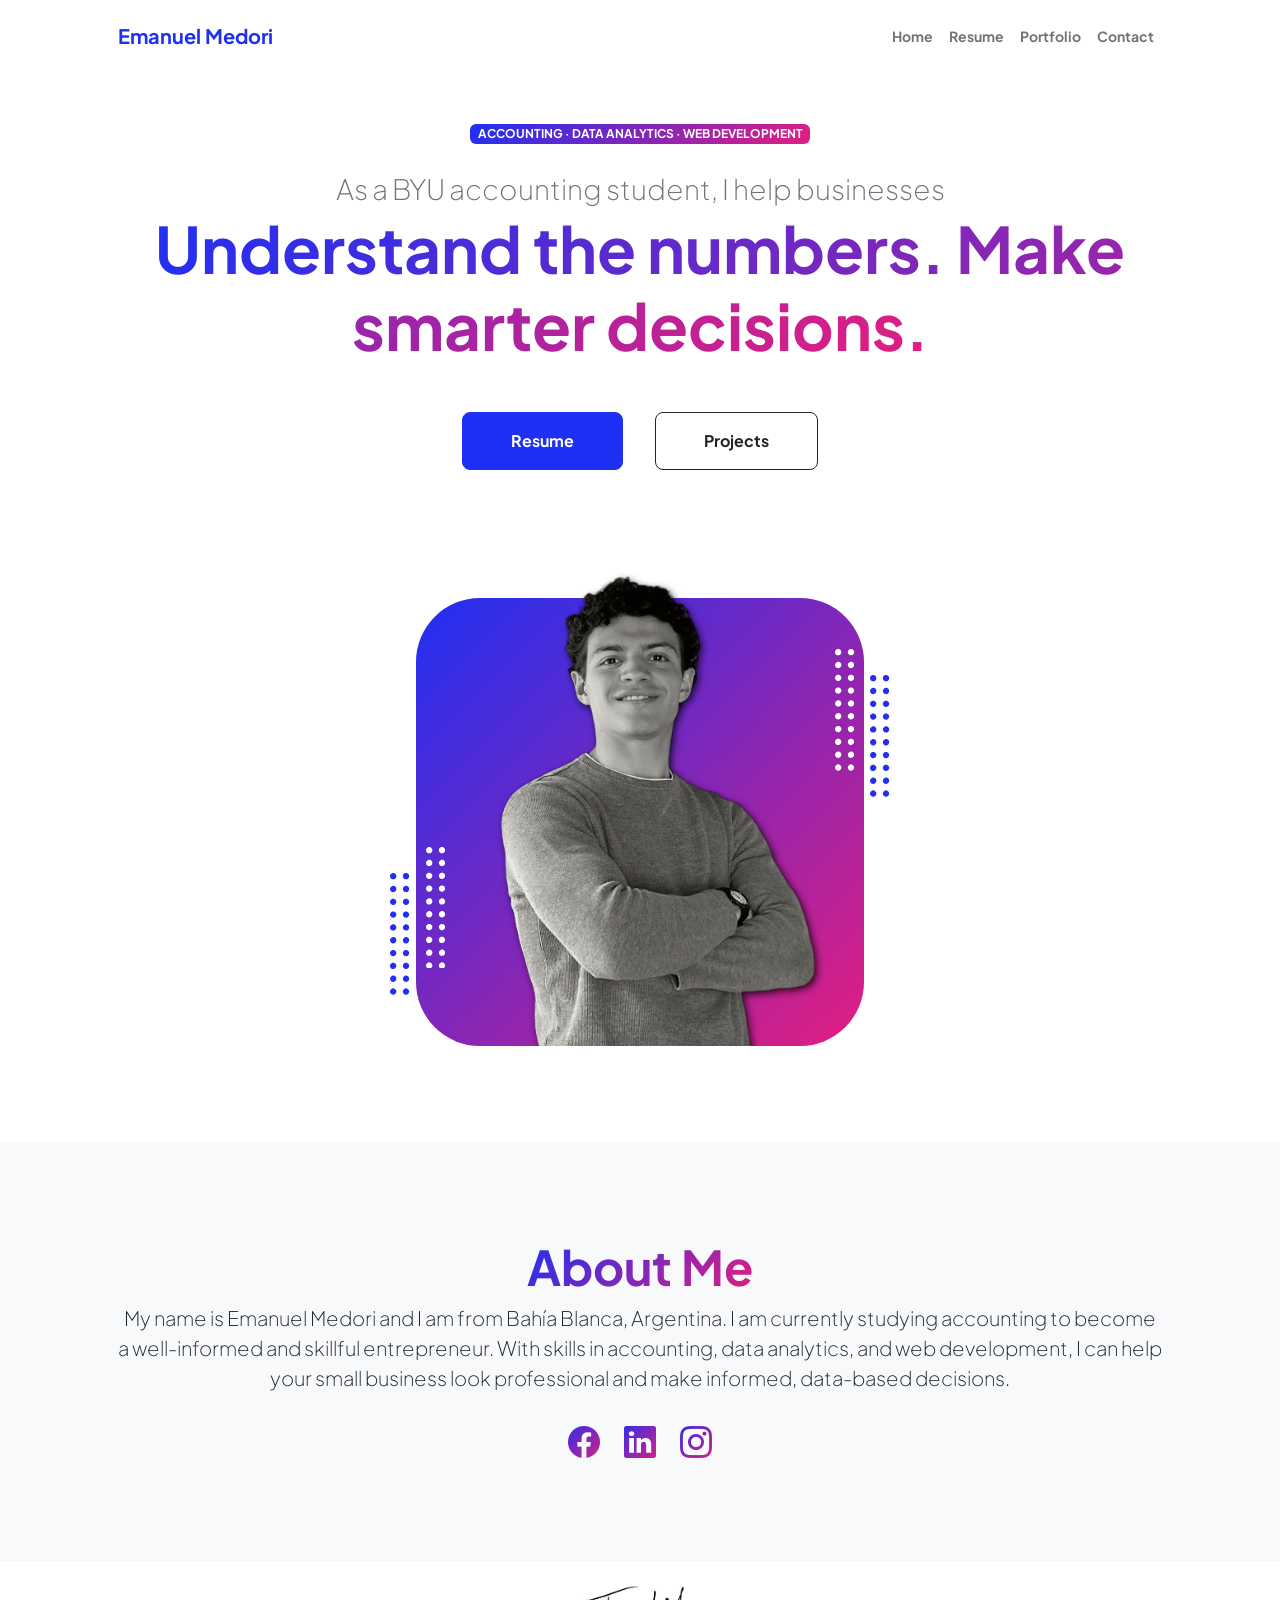
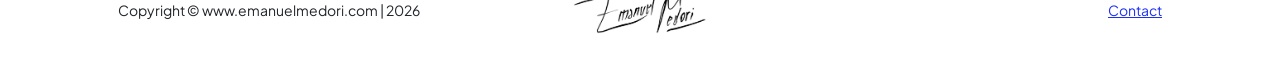
==== commit 455f1f02: "Update index.html" ====
--- a/index.html
+++ b/index.html
@@ -211,7 +211,7 @@
 
            			<div class="col text-center">
                			<a href="index.html">
-                   		 	<img src="assets/signature.png" alt="Emanuel Medori signature" height="35">
+                   		 	<img src="assets/emanuelsignature.png" alt="Emanuel Medori signature" height="50">
                			</a>
             		</div>
 
